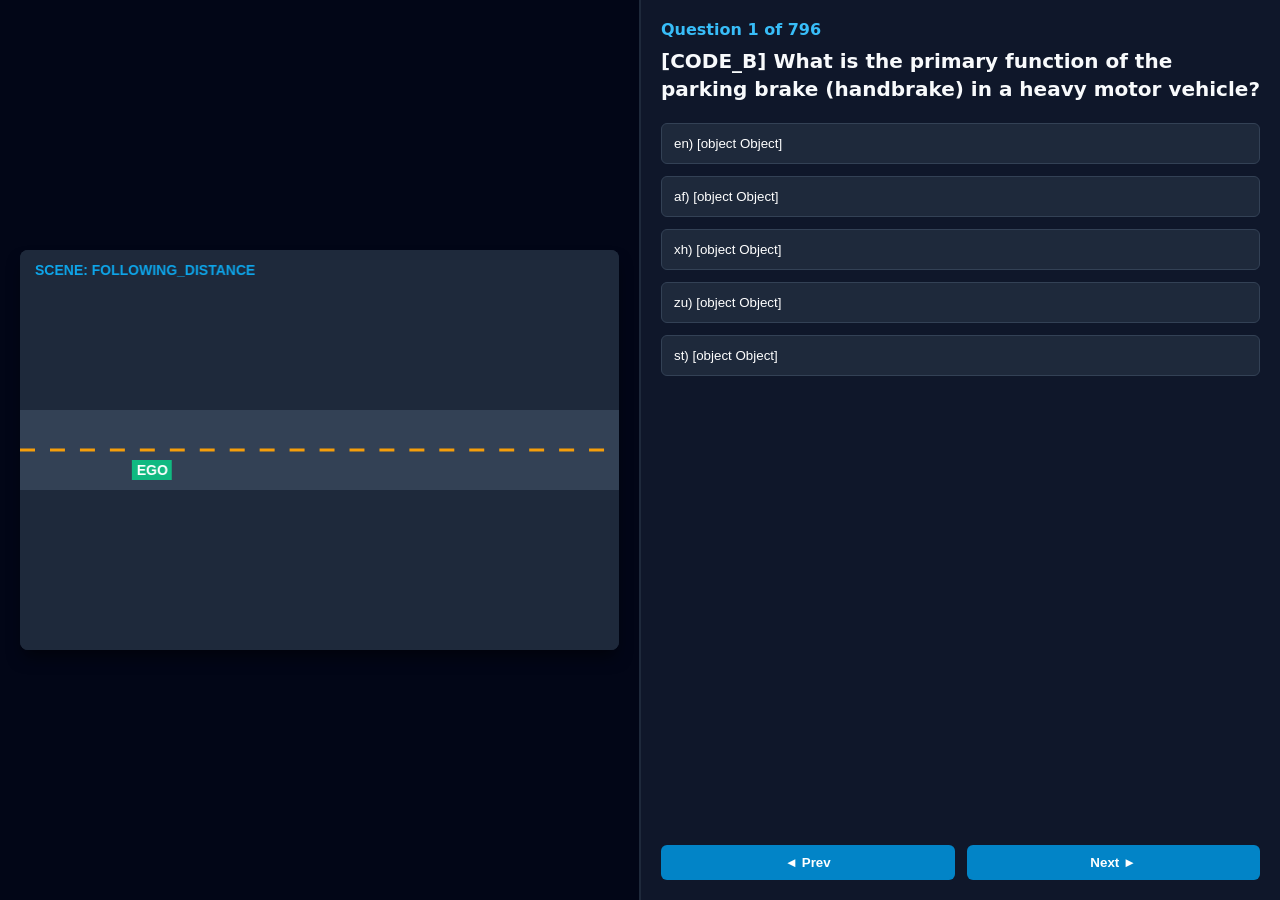
==== simulator/index.html @ 71a75608 "Fix deployment: strict repo context & deep JSON parsing" ====
<!DOCTYPE html>
<html lang="en">
<head>
  <meta charset="UTF-8">
  <meta name="viewport" content="width=device-width, initial-scale=1.0">
  <title>K53 Simulator</title>
  <style>
    body { margin: 0; font-family: system-ui, sans-serif; background: #0F172A; color: #F8FAFC; }
    .simulator-container { display: flex; flex-direction: row; height: 100vh; width: 100vw; }
    .pane { flex: 1; padding: 20px; box-sizing: border-box; display: flex; flex-direction: column; justify-content: center; }
    .canvas-pane { background: #020617; align-items: center; border-right: 2px solid #1E293B; }
    canvas { background: #1E293B; border-radius: 8px; box-shadow: 0 10px 15px -3px rgba(0,0,0,0.5); max-width: 100%; }
    .quiz-pane { overflow-y: auto; background: #0F172A; }
    .counter { color: #38BDF8; font-weight: bold; margin-bottom: 8px; }
    .question-title { font-size: 1.25rem; font-weight: 600; margin-bottom: 20px; line-height: 1.4; }
    .options-group { display: flex; flex-direction: column; gap: 12px; margin-bottom: 20px; }
    .option-btn { padding: 12px; background: #1E293B; border: 1px solid #334155; color: white; text-align: left; border-radius: 6px; cursor: pointer; transition: 0.2s; }
    .option-btn:hover { background: #334155; border-color: #38BDF8; }
    .feedback { padding: 14px; border-radius: 6px; margin-bottom: 20px; }
    .feedback.correct { background: #064E3B; border: 1px solid #10B981; color: #A7F3D0; }
    .feedback.incorrect { background: #7F1D1D; border: 1px solid #EF4444; color: #FCA5A5; }
    .nav-controls { display: flex; gap: 12px; margin-top: auto; }
    .nav-btn { flex: 1; padding: 10px; background: #0284C7; border: none; color: white; border-radius: 6px; cursor: pointer; font-weight: bold; }
    .nav-btn:hover { background: #0369A1; }
    @media (max-width: 768px) { .simulator-container { flex-direction: column; } .canvas-pane { height: 40vh; } }
  </style>
</head>
<body>
  <div class="simulator-container">
    <div class="pane canvas-pane"><canvas id="simulationCanvas" width="600" height="400"></canvas></div>
    <div class="pane quiz-pane">
      <div id="questionCounter" class="counter">Loading...</div>
      <div id="questionText" class="question-title">Loading Question...</div>
      <div id="optionsContainer" class="options-group"></div>
      <div id="feedbackPanel" class="feedback" style="display:none;"></div>
      <div class="nav-controls">
        <button class="nav-btn" onclick="simulator.prevQuestion()">◄ Prev</button>
        <button class="nav-btn" onclick="simulator.nextQuestion()">Next ►</button>
      </div>
    </div>
  </div>
  <script src="data.js"></script>
  <script src="app.js"></script>
</body>
</html>
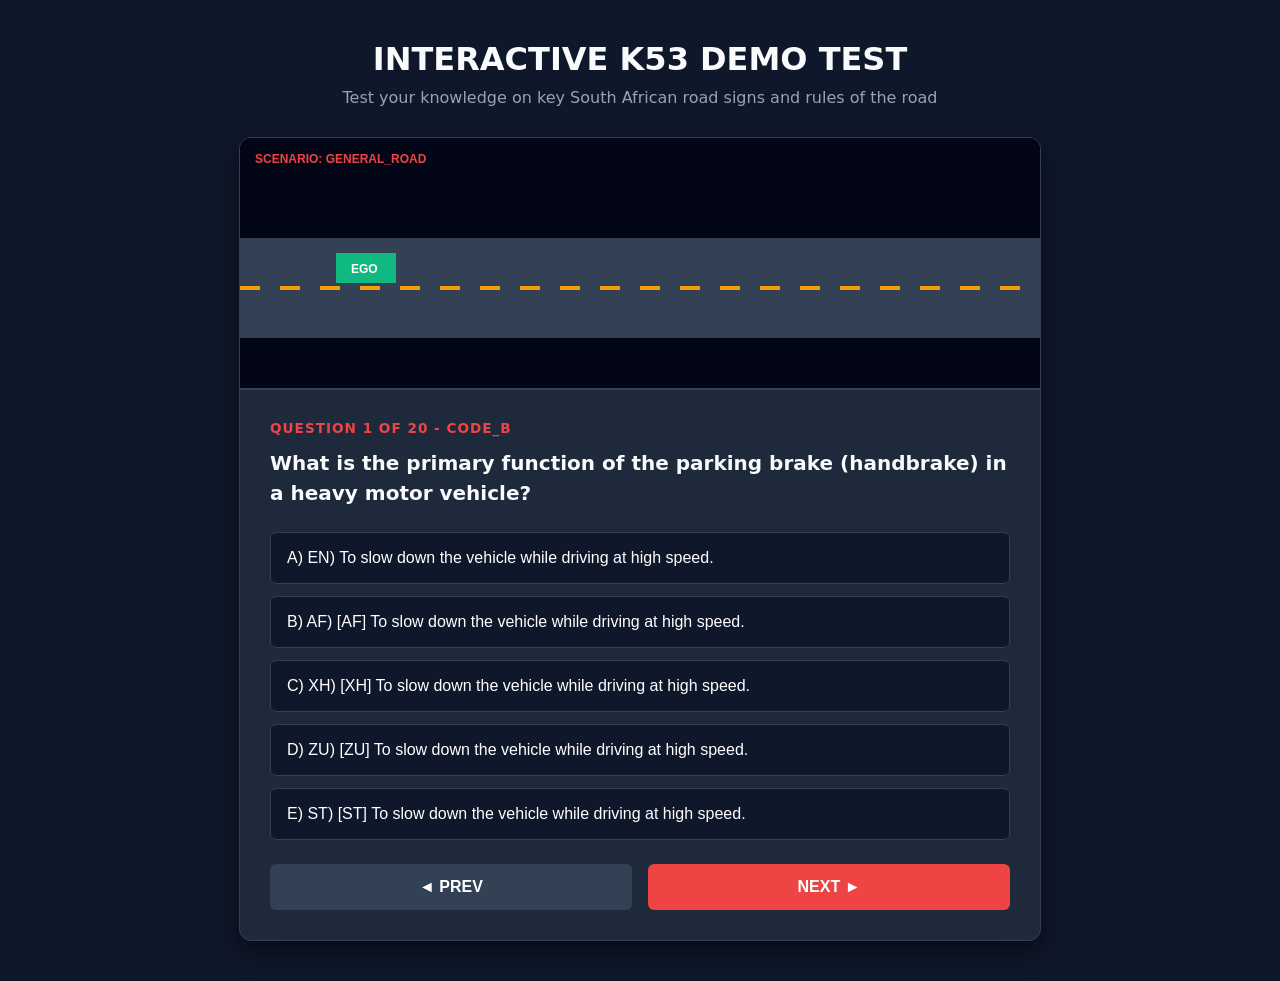
==== commit 05571fcd: "UI Redesign & JSON Object parsing fix" ====
--- a/simulator/index.html
+++ b/simulator/index.html
@@ -3,42 +3,63 @@
 <head>
   <meta charset="UTF-8">
   <meta name="viewport" content="width=device-width, initial-scale=1.0">
-  <title>K53 Simulator</title>
+  <title>K53 Interactive Demo - Ernie's Driving School</title>
   <style>
-    body { margin: 0; font-family: system-ui, sans-serif; background: #0F172A; color: #F8FAFC; }
-    .simulator-container { display: flex; flex-direction: row; height: 100vh; width: 100vw; }
-    .pane { flex: 1; padding: 20px; box-sizing: border-box; display: flex; flex-direction: column; justify-content: center; }
-    .canvas-pane { background: #020617; align-items: center; border-right: 2px solid #1E293B; }
-    canvas { background: #1E293B; border-radius: 8px; box-shadow: 0 10px 15px -3px rgba(0,0,0,0.5); max-width: 100%; }
-    .quiz-pane { overflow-y: auto; background: #0F172A; }
-    .counter { color: #38BDF8; font-weight: bold; margin-bottom: 8px; }
-    .question-title { font-size: 1.25rem; font-weight: 600; margin-bottom: 20px; line-height: 1.4; }
-    .options-group { display: flex; flex-direction: column; gap: 12px; margin-bottom: 20px; }
-    .option-btn { padding: 12px; background: #1E293B; border: 1px solid #334155; color: white; text-align: left; border-radius: 6px; cursor: pointer; transition: 0.2s; }
-    .option-btn:hover { background: #334155; border-color: #38BDF8; }
-    .feedback { padding: 14px; border-radius: 6px; margin-bottom: 20px; }
-    .feedback.correct { background: #064E3B; border: 1px solid #10B981; color: #A7F3D0; }
-    .feedback.incorrect { background: #7F1D1D; border: 1px solid #EF4444; color: #FCA5A5; }
-    .nav-controls { display: flex; gap: 12px; margin-top: auto; }
-    .nav-btn { flex: 1; padding: 10px; background: #0284C7; border: none; color: white; border-radius: 6px; cursor: pointer; font-weight: bold; }
-    .nav-btn:hover { background: #0369A1; }
-    @media (max-width: 768px) { .simulator-container { flex-direction: column; } .canvas-pane { height: 40vh; } }
+    body { margin: 0; padding: 40px 20px; font-family: system-ui, sans-serif; background: #0F172A; color: #F8FAFC; display: flex; flex-direction: column; align-items: center; }
+    .section-title { text-align: center; margin-bottom: 30px; }
+    .section-title h2 { font-size: 2rem; text-transform: uppercase; margin: 0 0 10px 0; }
+    .section-title p { color: #94A3B8; margin: 0; }
+
+    .demo-card { background: #1E293B; border-radius: 12px; border: 1px solid #334155; width: 100%; max-width: 800px; overflow: hidden; box-shadow: 0 10px 25px rgba(0,0,0,0.5); }
+    .canvas-container { background: #020617; border-bottom: 2px solid #334155; position: relative; }
+    canvas { display: block; width: 100%; height: 250px; }
+
+    .quiz-body { padding: 30px; }
+    .question-category { color: #EF4444; font-size: 0.85rem; font-weight: 700; text-transform: uppercase; margin-bottom: 12px; letter-spacing: 1px; }
+    .question-text { font-size: 1.25rem; font-weight: 600; margin-bottom: 24px; line-height: 1.5; }
+
+    .options-group { display: flex; flex-direction: column; gap: 12px; margin-bottom: 24px; }
+    .option-btn { padding: 16px; background: #0F172A; border: 1px solid #334155; color: white; text-align: left; border-radius: 6px; cursor: pointer; transition: 0.2s; font-size: 1rem; }
+    .option-btn:hover { background: #1e293b; border-color: #EF4444; }
+    .option-btn.selected { border-color: #EF4444; background: rgba(239, 68, 68, 0.1); }
+
+    .feedback { padding: 16px; border-radius: 6px; margin-bottom: 24px; font-weight: 500; display: none; }
+    .feedback.correct { background: rgba(16, 185, 129, 0.1); border: 1px solid #10B981; color: #34D399; display: block; }
+    .feedback.incorrect { background: rgba(239, 68, 68, 0.1); border: 1px solid #EF4444; color: #FCA5A5; display: block; }
+
+    .controls { display: flex; gap: 16px; }
+    .btn { flex: 1; padding: 14px; border: none; border-radius: 6px; font-weight: bold; cursor: pointer; font-size: 1rem; text-transform: uppercase; transition: 0.2s; }
+    .btn-secondary { background: #334155; color: white; }
+    .btn-secondary:hover { background: #475569; }
+    .btn-primary { background: #EF4444; color: white; }
+    .btn-primary:hover { background: #DC2626; }
   </style>
 </head>
 <body>
-  <div class="simulator-container">
-    <div class="pane canvas-pane"><canvas id="simulationCanvas" width="600" height="400"></canvas></div>
-    <div class="pane quiz-pane">
-      <div id="questionCounter" class="counter">Loading...</div>
-      <div id="questionText" class="question-title">Loading Question...</div>
+  <div class="section-title">
+    <h2>Interactive K53 Demo Test</h2>
+    <p>Test your knowledge on key South African road signs and rules of the road</p>
+  </div>
+
+  <div class="demo-card">
+    <div class="canvas-container">
+      <canvas id="simulationCanvas" width="800" height="250"></canvas>
+    </div>
+
+    <div class="quiz-body">
+      <div id="questionCounter" class="question-category">LOADING...</div>
+      <div id="questionText" class="question-text">Initializing Question Bank...</div>
+
       <div id="optionsContainer" class="options-group"></div>
-      <div id="feedbackPanel" class="feedback" style="display:none;"></div>
-      <div class="nav-controls">
-        <button class="nav-btn" onclick="simulator.prevQuestion()">◄ Prev</button>
-        <button class="nav-btn" onclick="simulator.nextQuestion()">Next ►</button>
+      <div id="feedbackPanel" class="feedback"></div>
+
+      <div class="controls">
+        <button class="btn btn-secondary" onclick="app.prev()">◄ Prev</button>
+        <button class="btn btn-primary" onclick="app.next()">Next ►</button>
       </div>
     </div>
   </div>
+
   <script src="data.js"></script>
   <script src="app.js"></script>
 </body>
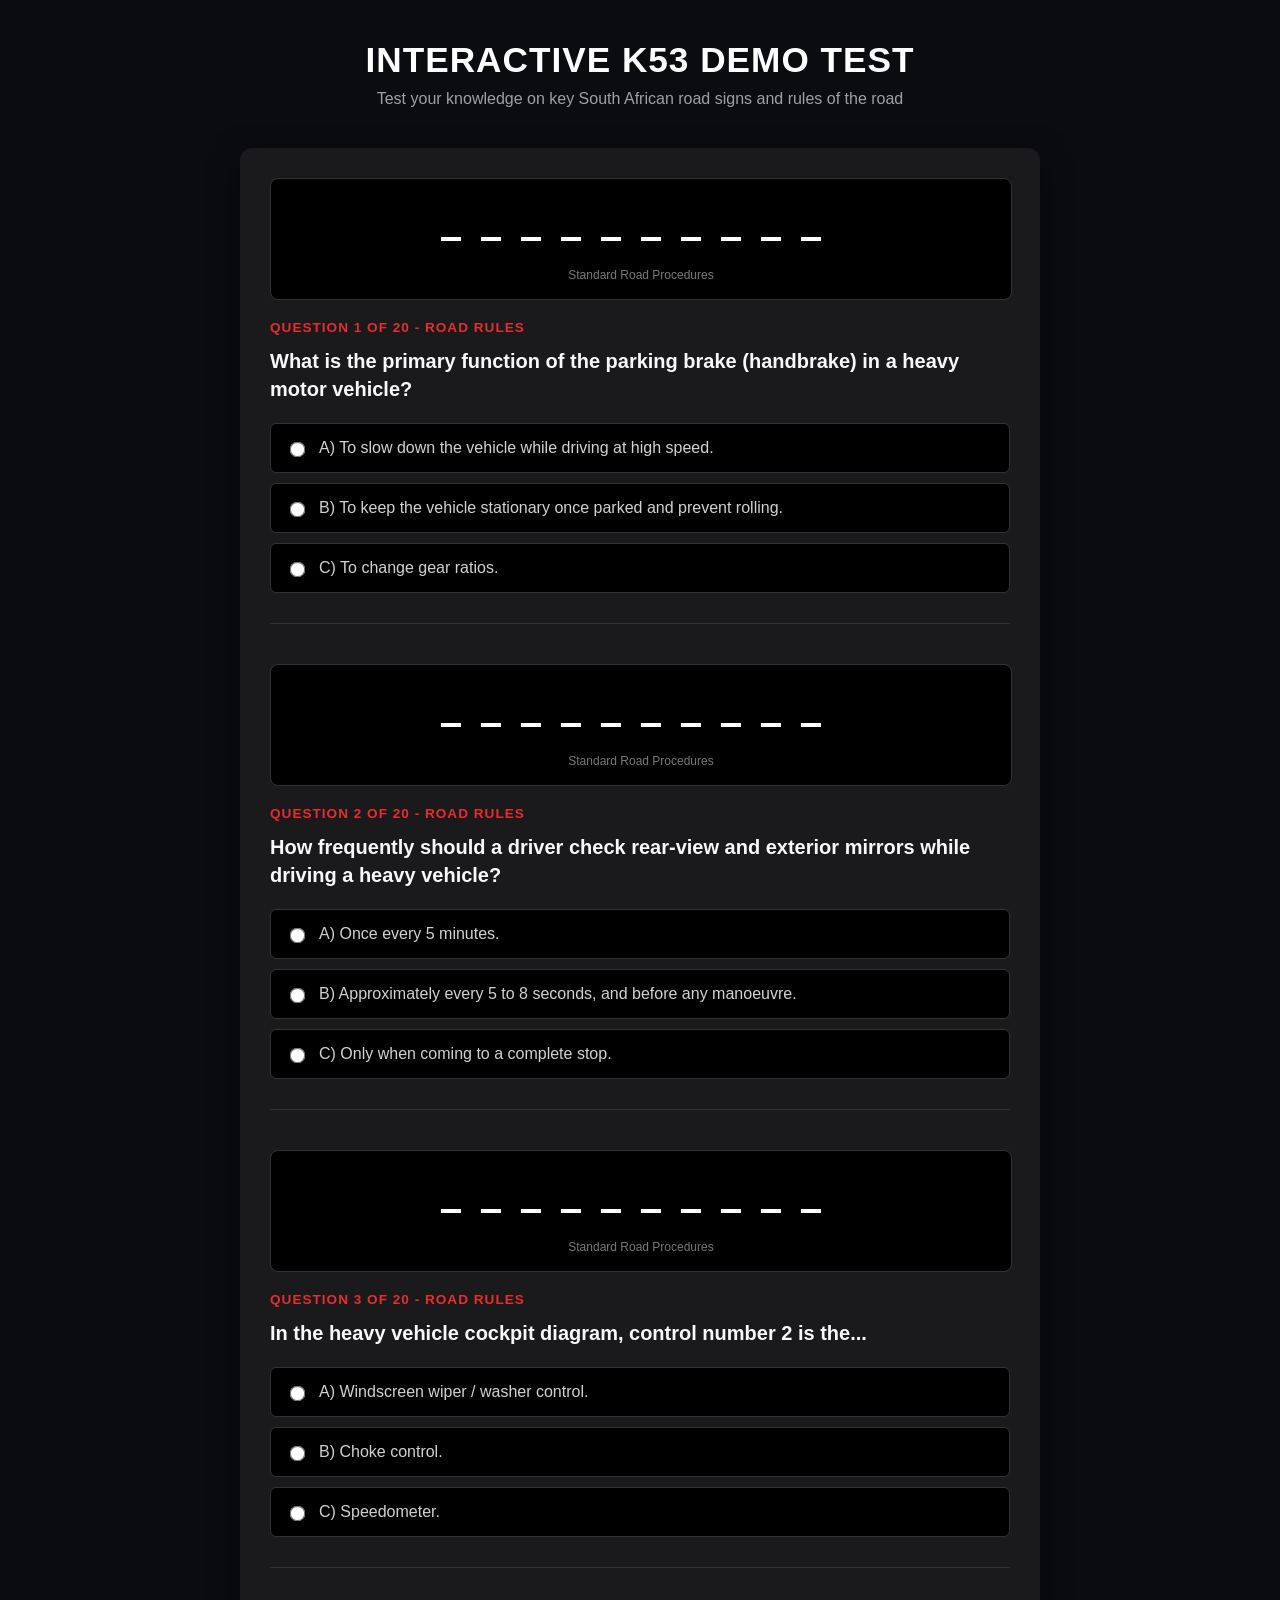
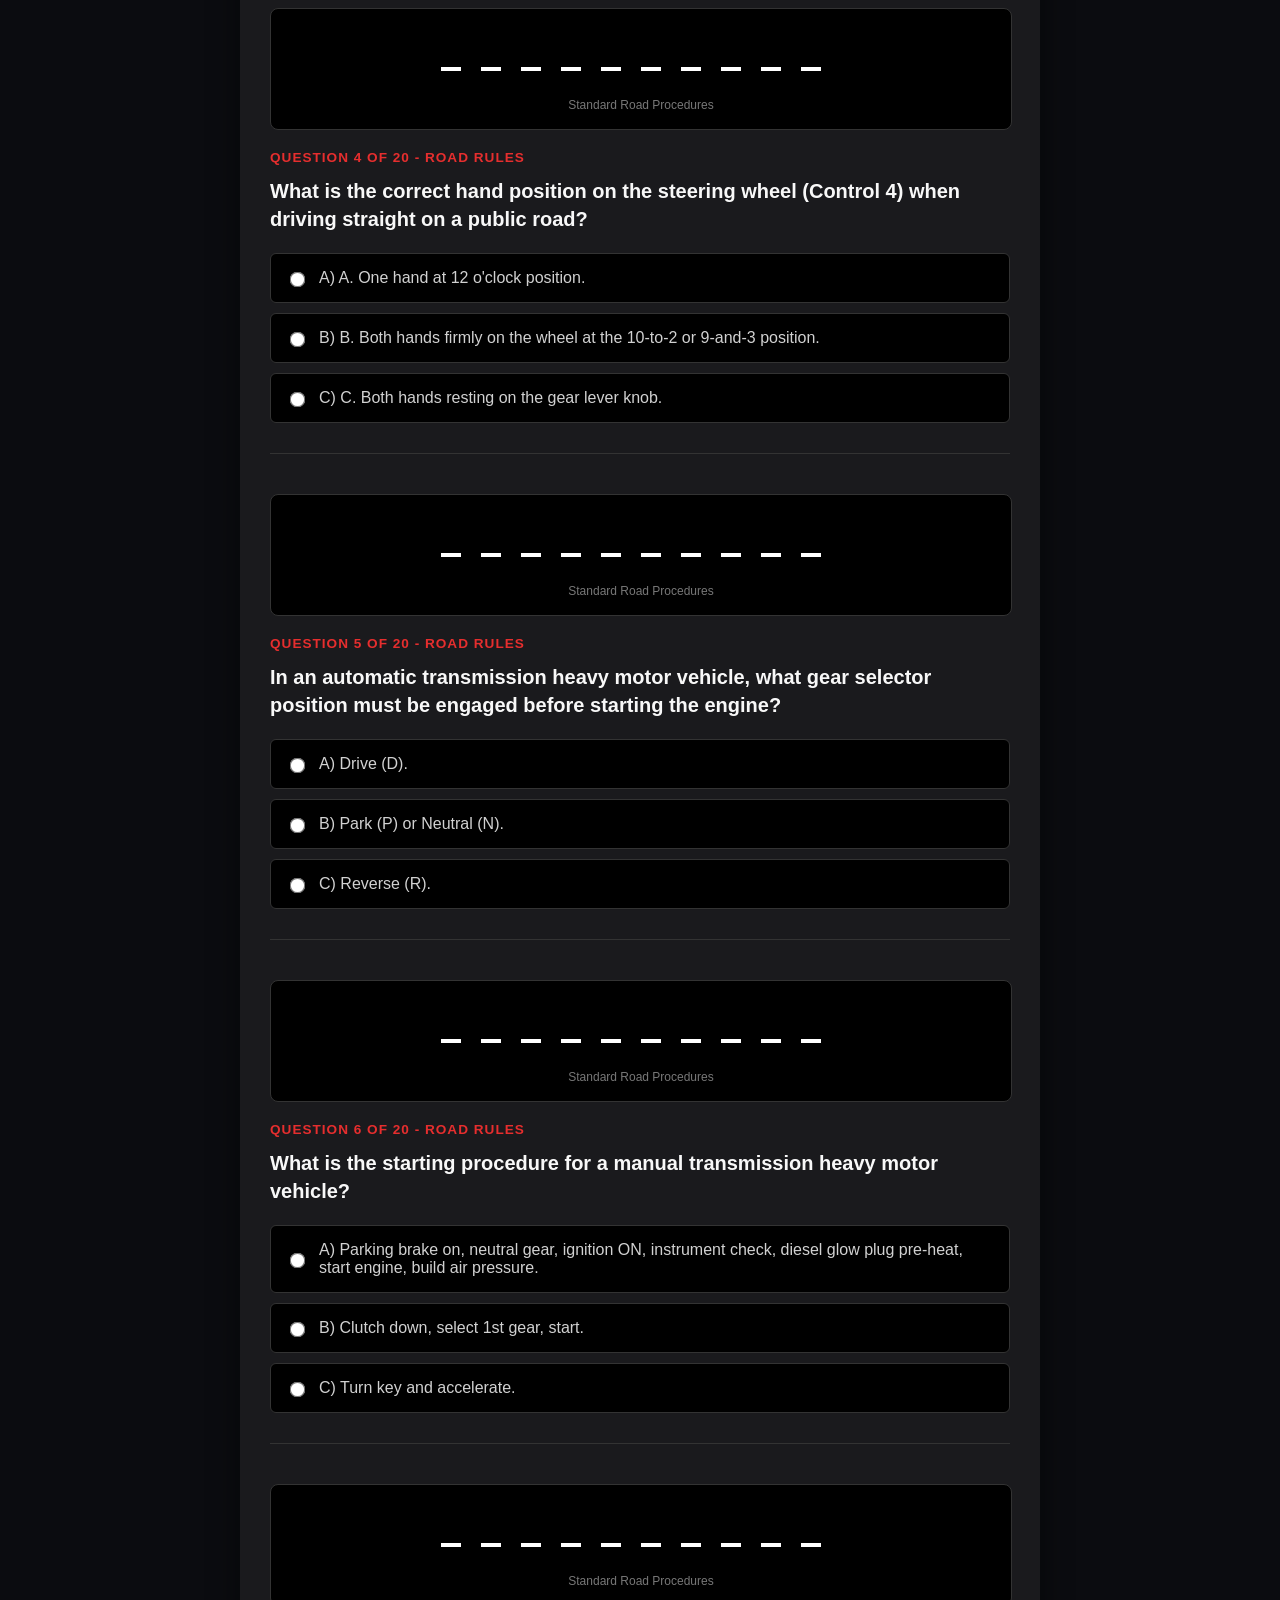
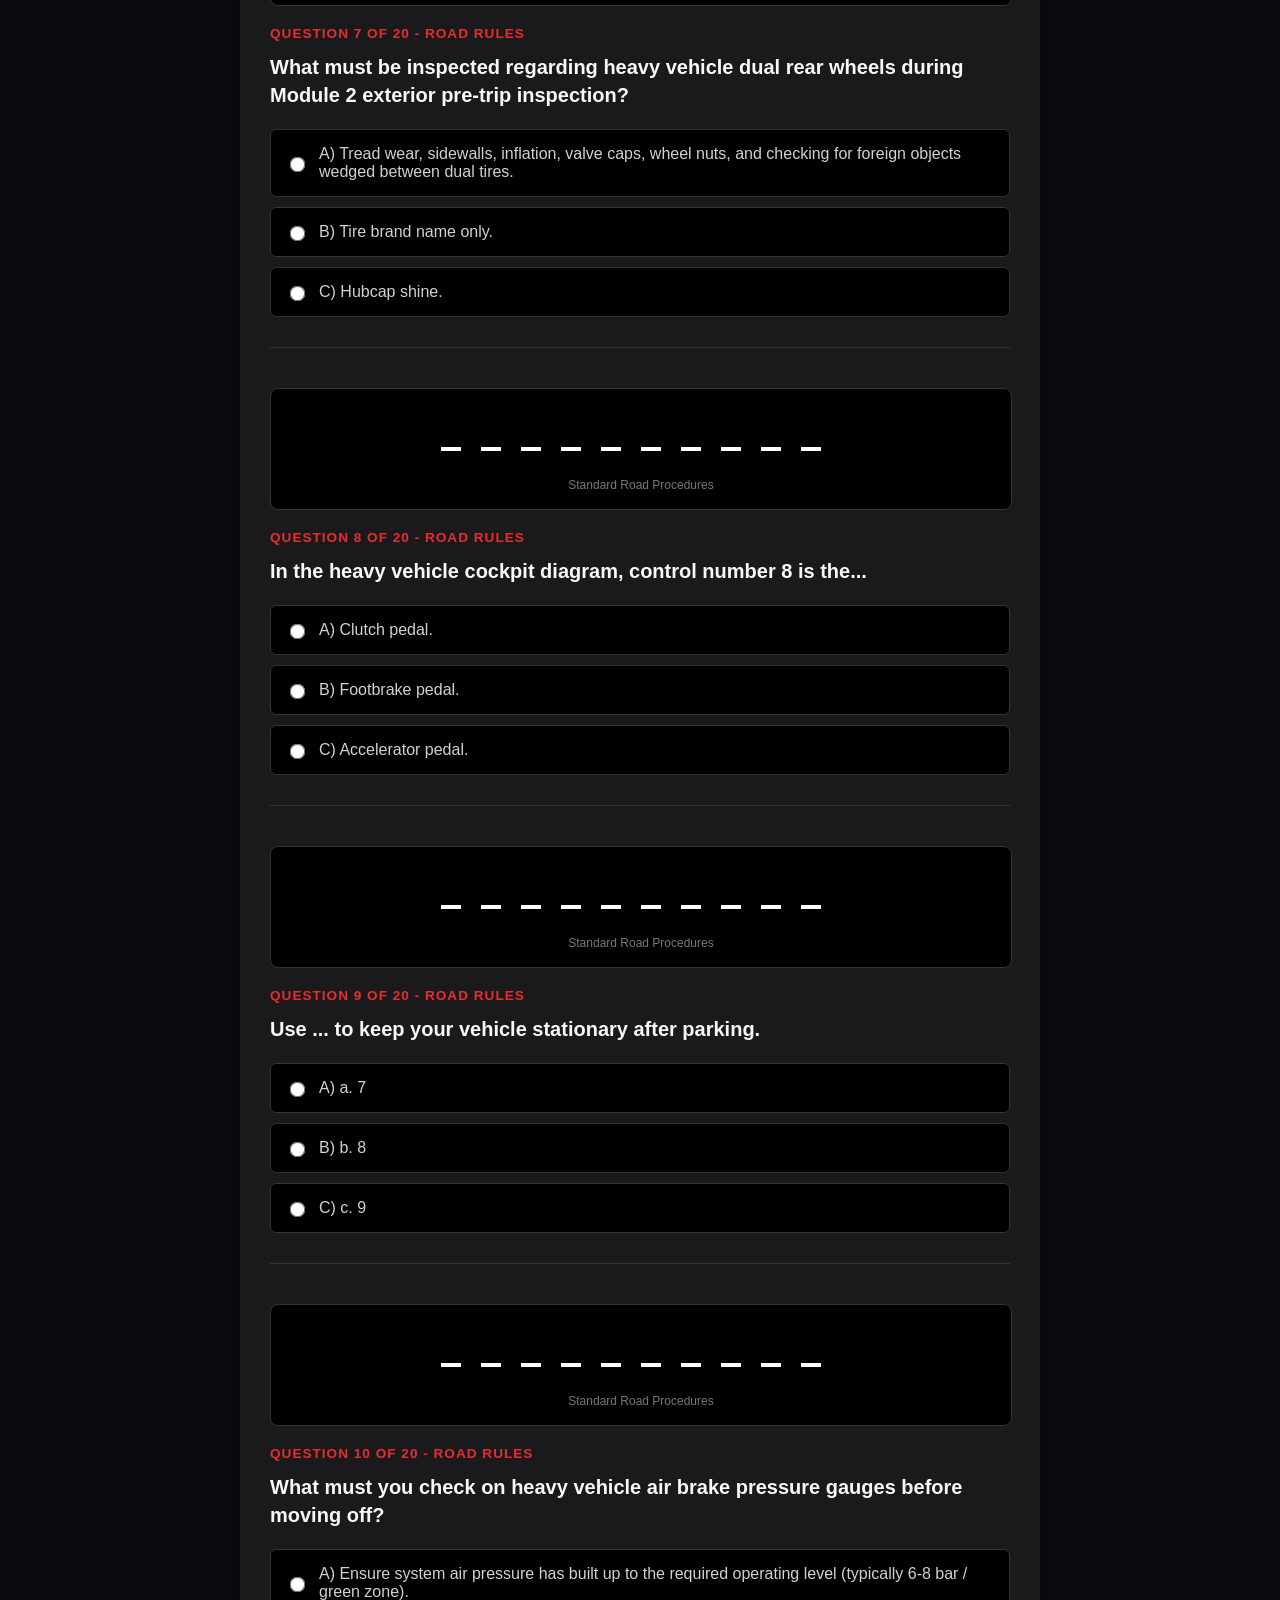
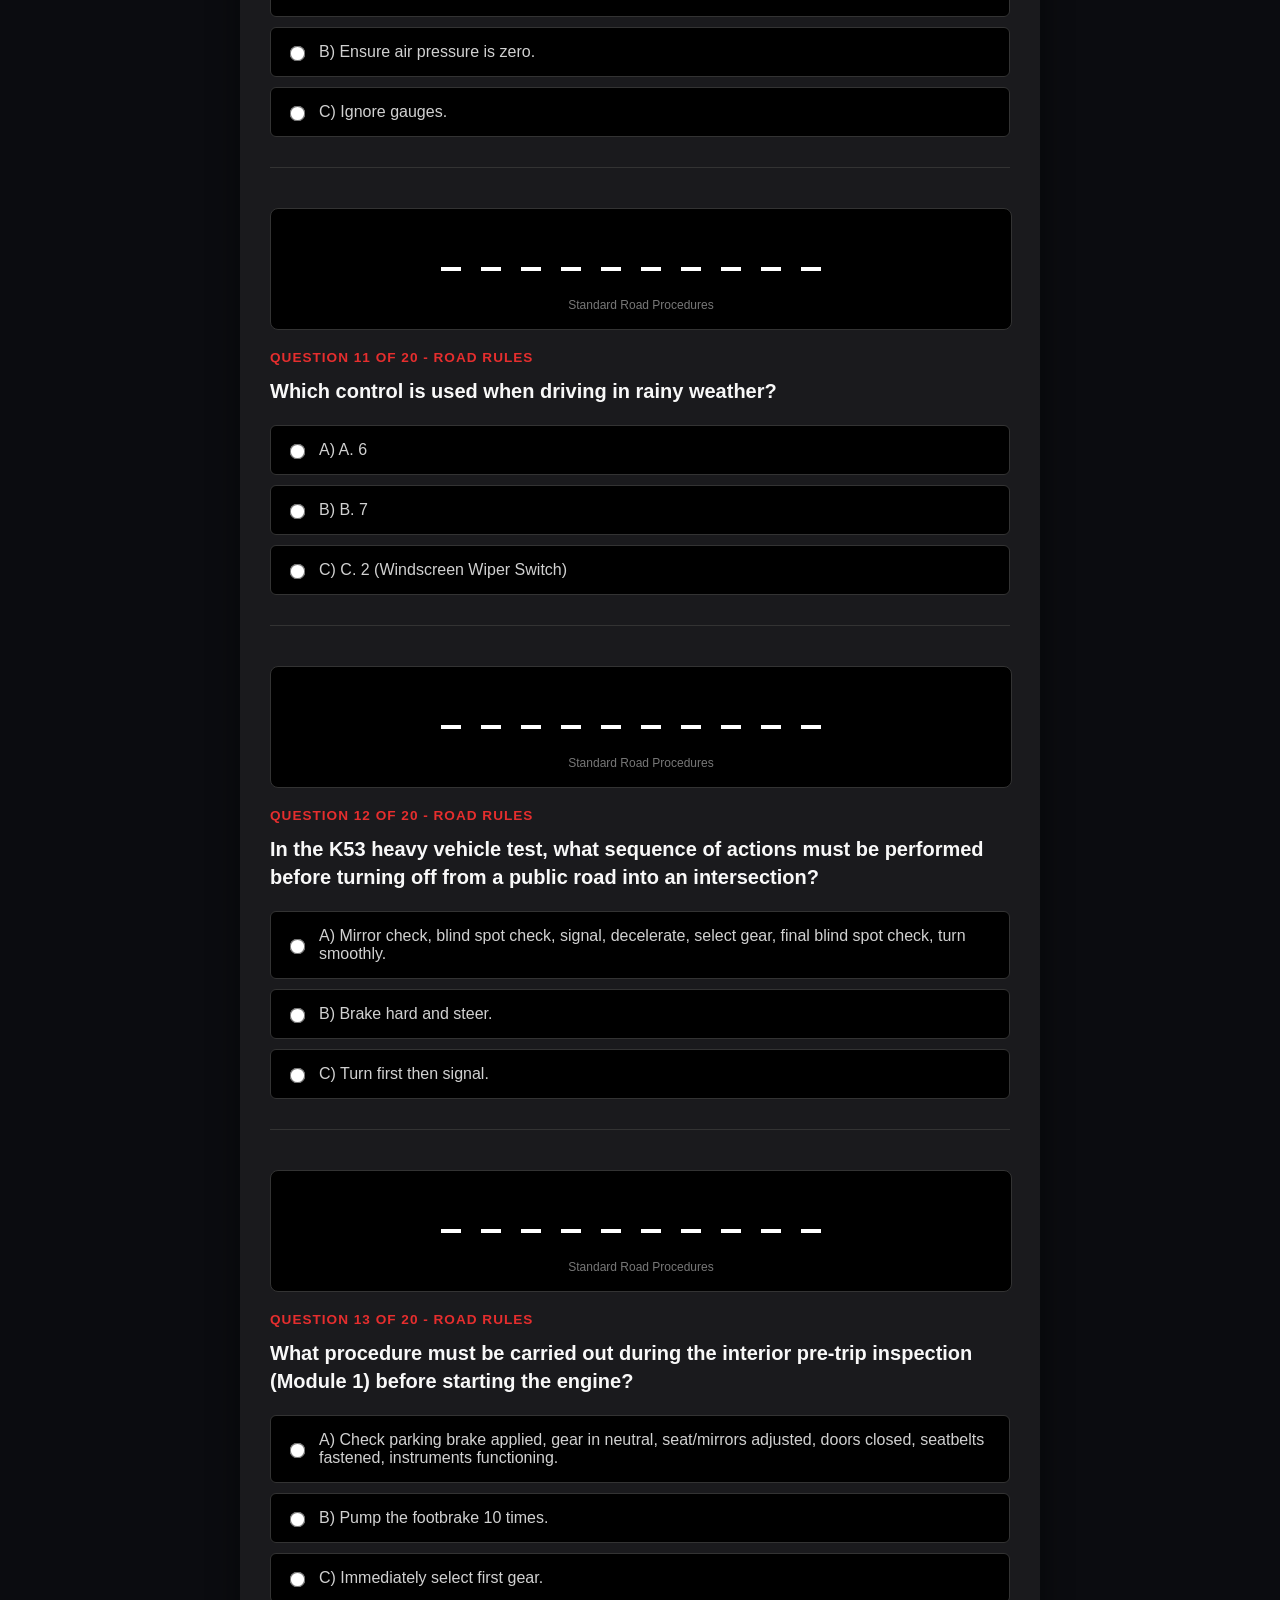
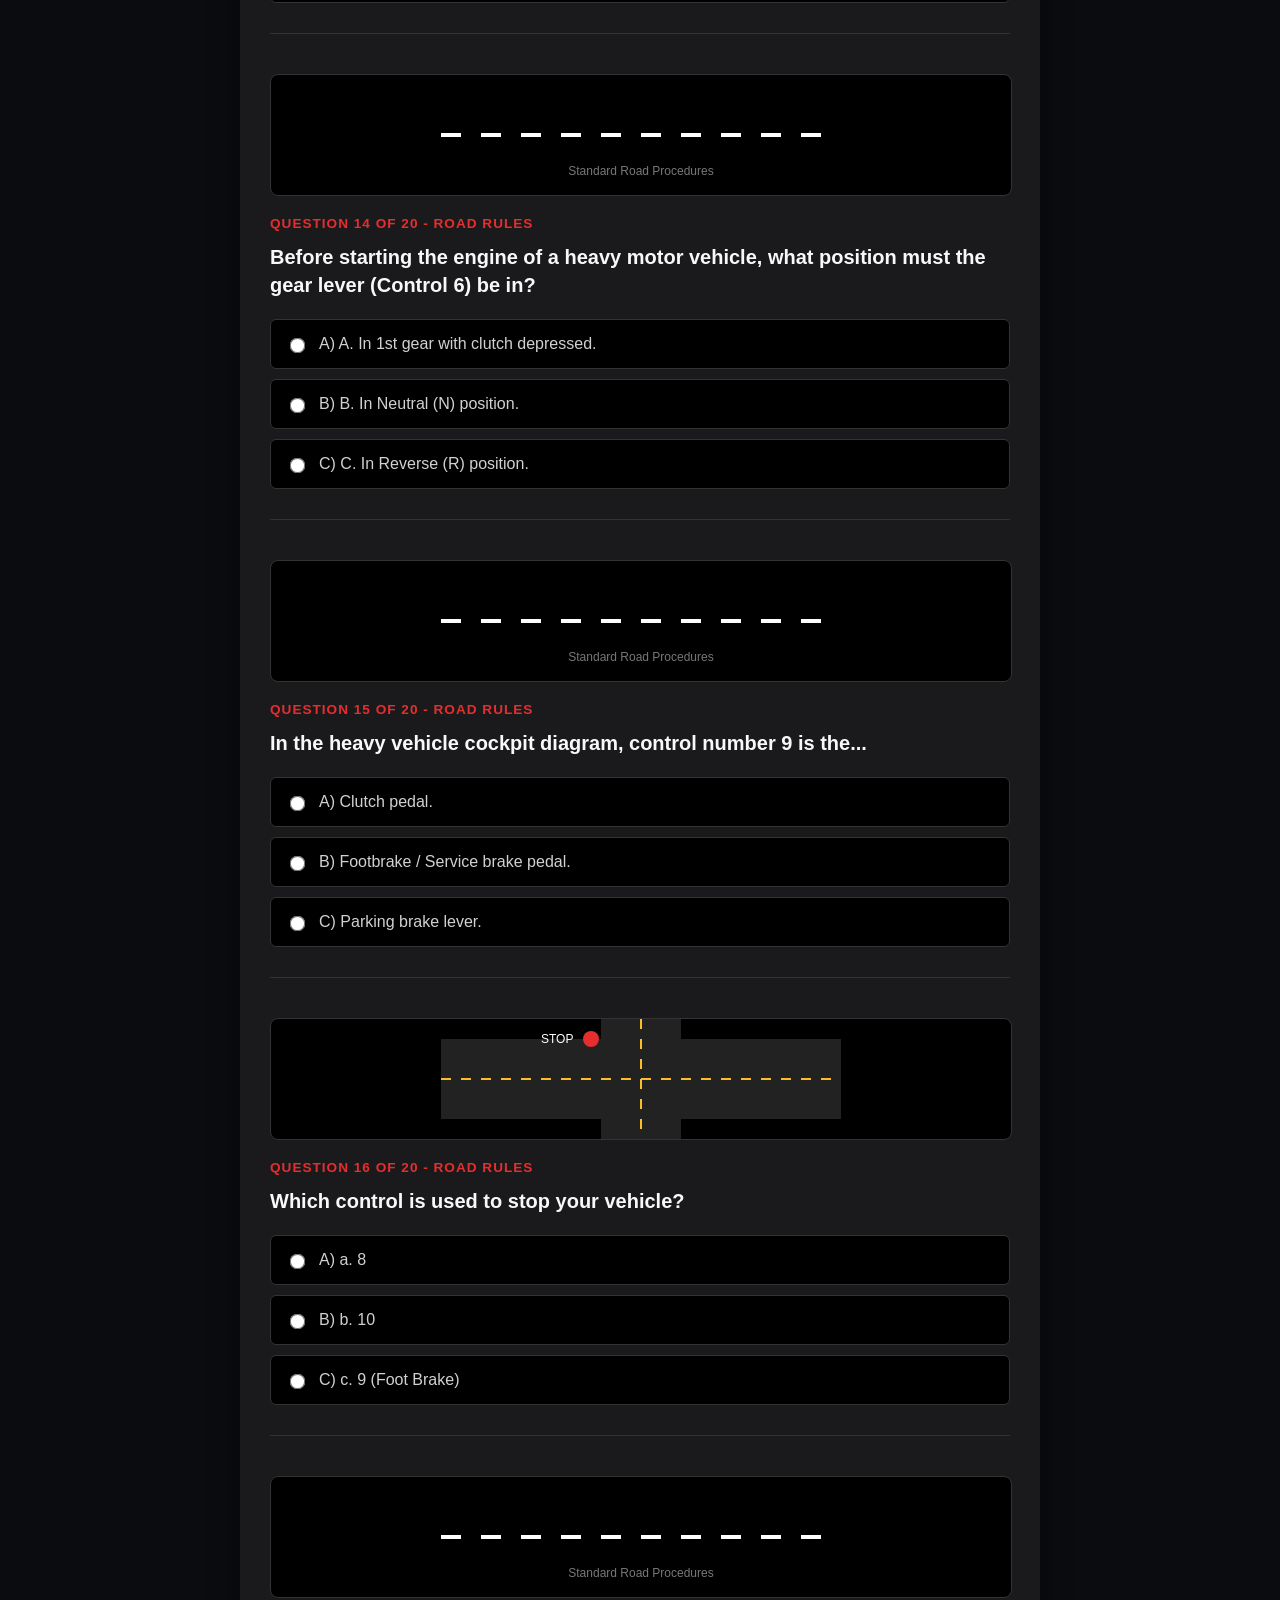
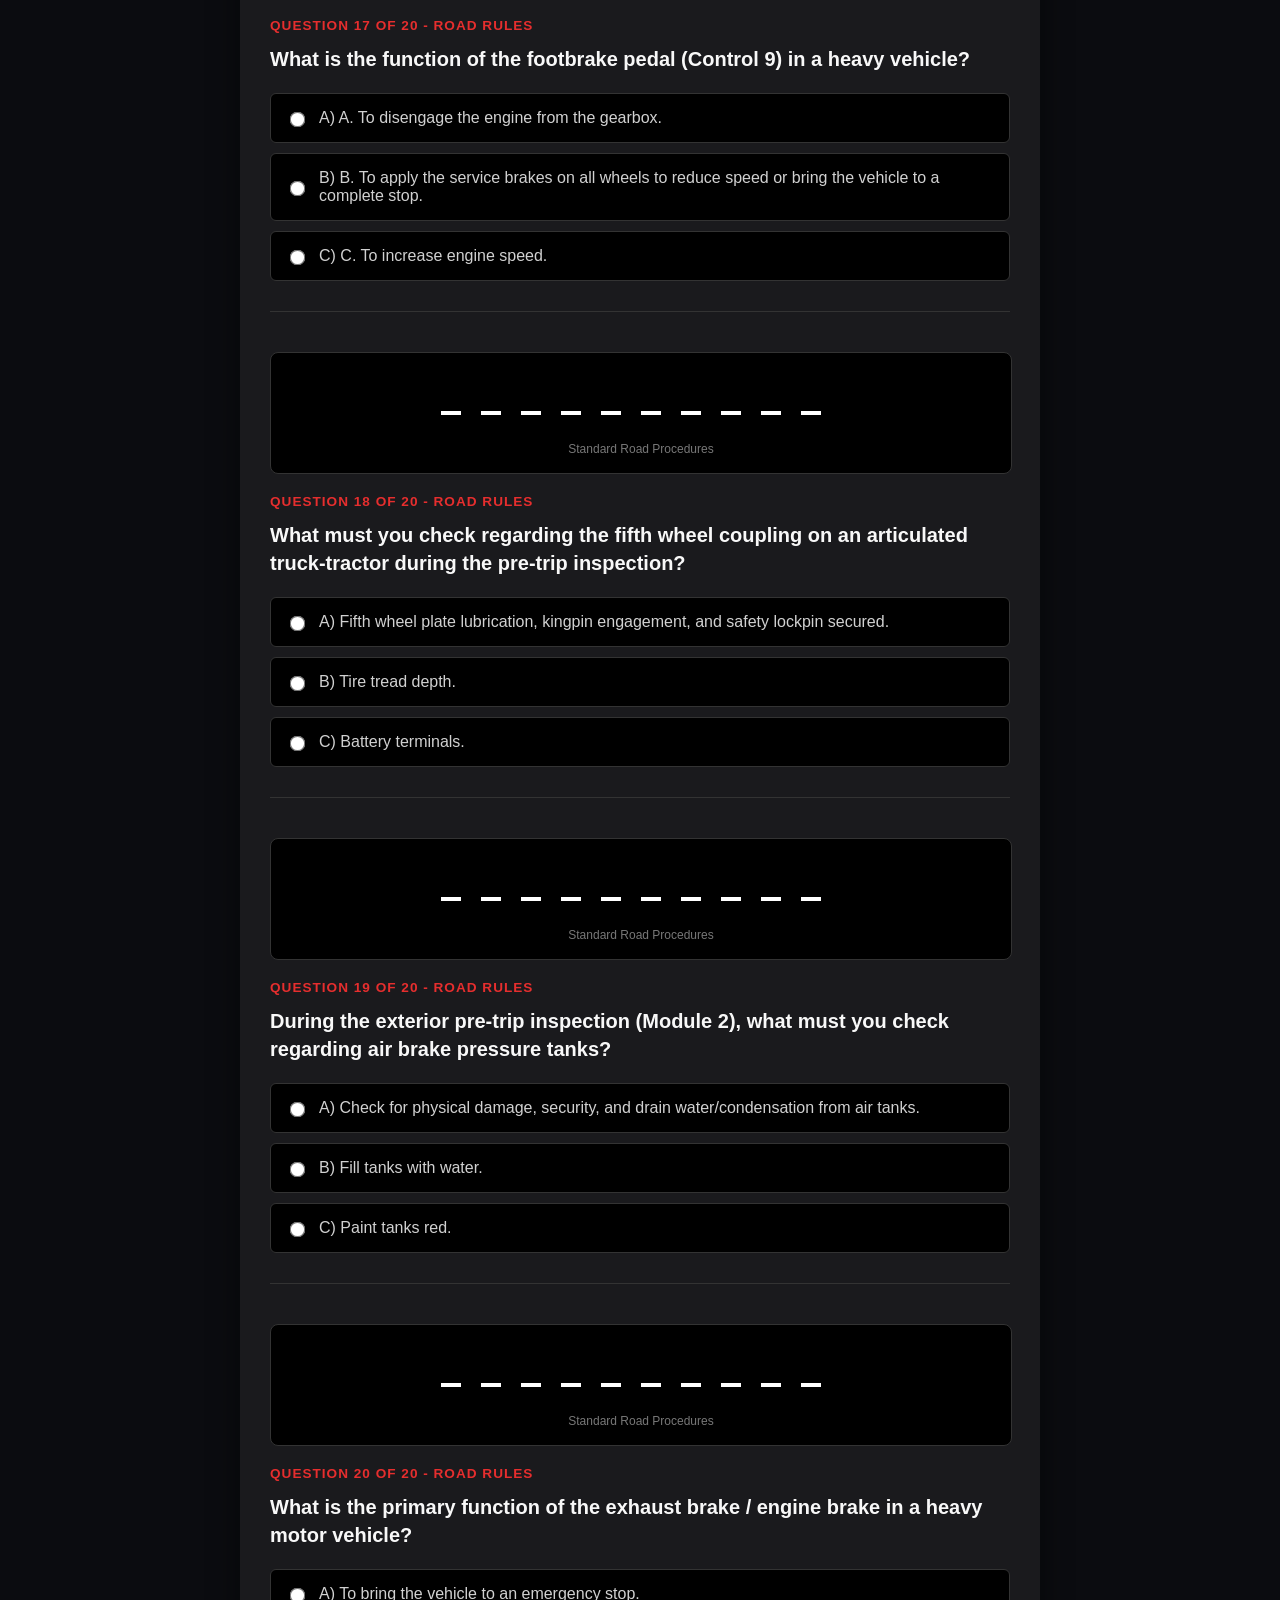
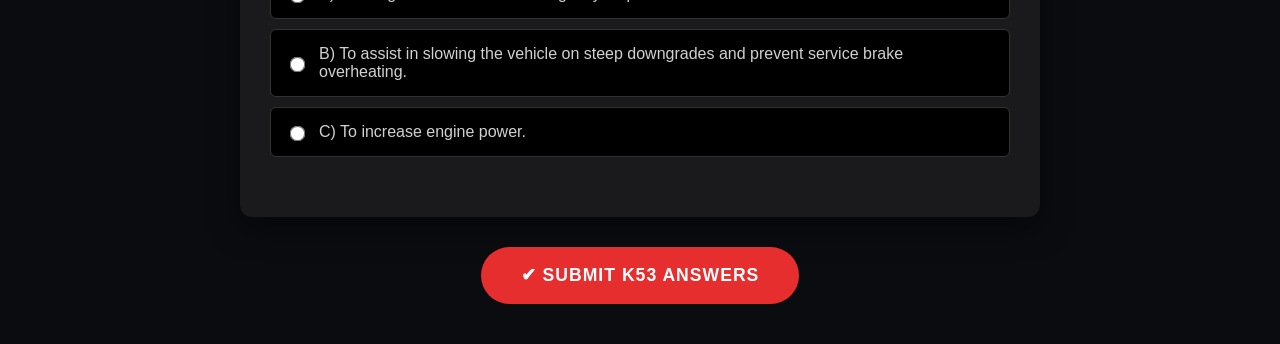
==== commit fc3c1685: "Restore vertical stacked layout, fix JSON language parsing, add static SVG diagrams" ====
--- a/simulator/index.html
+++ b/simulator/index.html
@@ -3,60 +3,23 @@
 <head>
   <meta charset="UTF-8">
   <meta name="viewport" content="width=device-width, initial-scale=1.0">
-  <title>K53 Interactive Demo - Ernie's Driving School</title>
-  <style>
-    body { margin: 0; padding: 40px 20px; font-family: system-ui, sans-serif; background: #0F172A; color: #F8FAFC; display: flex; flex-direction: column; align-items: center; }
-    .section-title { text-align: center; margin-bottom: 30px; }
-    .section-title h2 { font-size: 2rem; text-transform: uppercase; margin: 0 0 10px 0; }
-    .section-title p { color: #94A3B8; margin: 0; }
-
-    .demo-card { background: #1E293B; border-radius: 12px; border: 1px solid #334155; width: 100%; max-width: 800px; overflow: hidden; box-shadow: 0 10px 25px rgba(0,0,0,0.5); }
-    .canvas-container { background: #020617; border-bottom: 2px solid #334155; position: relative; }
-    canvas { display: block; width: 100%; height: 250px; }
-
-    .quiz-body { padding: 30px; }
-    .question-category { color: #EF4444; font-size: 0.85rem; font-weight: 700; text-transform: uppercase; margin-bottom: 12px; letter-spacing: 1px; }
-    .question-text { font-size: 1.25rem; font-weight: 600; margin-bottom: 24px; line-height: 1.5; }
-
-    .options-group { display: flex; flex-direction: column; gap: 12px; margin-bottom: 24px; }
-    .option-btn { padding: 16px; background: #0F172A; border: 1px solid #334155; color: white; text-align: left; border-radius: 6px; cursor: pointer; transition: 0.2s; font-size: 1rem; }
-    .option-btn:hover { background: #1e293b; border-color: #EF4444; }
-    .option-btn.selected { border-color: #EF4444; background: rgba(239, 68, 68, 0.1); }
-
-    .feedback { padding: 16px; border-radius: 6px; margin-bottom: 24px; font-weight: 500; display: none; }
-    .feedback.correct { background: rgba(16, 185, 129, 0.1); border: 1px solid #10B981; color: #34D399; display: block; }
-    .feedback.incorrect { background: rgba(239, 68, 68, 0.1); border: 1px solid #EF4444; color: #FCA5A5; display: block; }
-
-    .controls { display: flex; gap: 16px; }
-    .btn { flex: 1; padding: 14px; border: none; border-radius: 6px; font-weight: bold; cursor: pointer; font-size: 1rem; text-transform: uppercase; transition: 0.2s; }
-    .btn-secondary { background: #334155; color: white; }
-    .btn-secondary:hover { background: #475569; }
-    .btn-primary { background: #EF4444; color: white; }
-    .btn-primary:hover { background: #DC2626; }
-  </style>
+  <title>K53 Interactive Demo Test</title>
+  <link rel="stylesheet" href="style.css">
 </head>
 <body>
-  <div class="section-title">
-    <h2>Interactive K53 Demo Test</h2>
-    <p>Test your knowledge on key South African road signs and rules of the road</p>
-  </div>
-
-  <div class="demo-card">
-    <div class="canvas-container">
-      <canvas id="simulationCanvas" width="800" height="250"></canvas>
+  <div class="demo-section">
+    <div class="demo-header">
+      <h2>INTERACTIVE K53 DEMO TEST</h2>
+      <p>Test your knowledge on key South African road signs and rules of the road</p>
     </div>
 
-    <div class="quiz-body">
-      <div id="questionCounter" class="question-category">LOADING...</div>
-      <div id="questionText" class="question-text">Initializing Question Bank...</div>
+    <div class="quiz-container" id="quizContainer">
+      <!-- Questions will be injected here via JavaScript -->
+    </div>
 
-      <div id="optionsContainer" class="options-group"></div>
-      <div id="feedbackPanel" class="feedback"></div>
-
-      <div class="controls">
-        <button class="btn btn-secondary" onclick="app.prev()">◄ Prev</button>
-        <button class="btn btn-primary" onclick="app.next()">Next ►</button>
-      </div>
+    <div class="submit-container">
+      <button class="submit-btn" onclick="submitTest()">&#10004; Submit K53 Answers</button>
+      <div id="resultsPanel" class="results-panel"></div>
     </div>
   </div>
 
--- a/simulator/style.css
+++ b/simulator/style.css
@@ -0,0 +1,43 @@
+
+    body { margin: 0; padding: 40px 10px; font-family: 'Segoe UI', Tahoma, Geneva, Verdana, sans-serif; background-color: #0b0c10; color: #ffffff; display: flex; justify-content: center; }
+    .demo-section { width: 100%; max-width: 800px; }
+
+    .demo-header { text-align: center; margin-bottom: 40px; }
+    .demo-header h2 { font-size: 2.2rem; font-weight: 800; text-transform: uppercase; margin: 0 0 10px 0; color: #ffffff; letter-spacing: 1px; }
+    .demo-header p { font-size: 1rem; color: #a0a0a0; margin: 0; }
+
+    .quiz-container { background-color: #1a1a1d; border-radius: 12px; padding: 30px; box-shadow: 0 10px 30px rgba(0,0,0,0.5); }
+
+    .question-block { margin-bottom: 40px; border-bottom: 1px solid #333; padding-bottom: 30px; }
+    .question-block:last-child { margin-bottom: 0; border-bottom: none; }
+
+    .q-meta { color: #e62e2e; font-size: 0.85rem; font-weight: 700; text-transform: uppercase; margin-bottom: 12px; letter-spacing: 1px; }
+    .q-text { font-size: 1.25rem; font-weight: 600; margin-bottom: 20px; line-height: 1.4; color: #f8f8f8; }
+
+    /* Options Styling */
+    .options-list { display: flex; flex-direction: column; gap: 10px; }
+    .option-label {
+        display: flex; align-items: center; padding: 15px; background-color: #000000;
+        border: 1px solid #333; border-radius: 6px; cursor: pointer; transition: 0.2s;
+        font-size: 1rem; color: #d1d1d1; font-weight: 500;
+    }
+    .option-label:hover { border-color: #e62e2e; background-color: #111; }
+    .option-label input[type="radio"] { margin-right: 15px; accent-color: #e62e2e; transform: scale(1.2); }
+
+    /* The SVG Educational Diagrams */
+    .svg-wrapper { width: 100%; height: 120px; background: #000; border-radius: 8px; margin-bottom: 20px; overflow: hidden; display: flex; justify-content: center; align-items: center; border: 1px solid #333;}
+
+    /* Submit Button */
+    .submit-container { text-align: center; margin-top: 30px; }
+    .submit-btn {
+        background-color: #e62e2e; color: white; border: none; padding: 18px 40px;
+        font-size: 1.1rem; font-weight: 700; border-radius: 30px; cursor: pointer;
+        transition: all 0.3s ease; text-transform: uppercase; letter-spacing: 1px;
+    }
+    .submit-btn:hover { background-color: #ff3b3b; transform: translateY(-2px); box-shadow: 0 5px 15px rgba(230, 46, 46, 0.4); }
+
+    /* Results */
+    .results-panel { margin-top: 20px; padding: 20px; border-radius: 8px; font-size: 1.2rem; font-weight: bold; display: none; }
+    .results-panel.pass { background-color: rgba(46, 204, 113, 0.1); color: #2ecc71; border: 1px solid #2ecc71; }
+    .results-panel.fail { background-color: rgba(230, 46, 46, 0.1); color: #e62e2e; border: 1px solid #e62e2e; }
+    
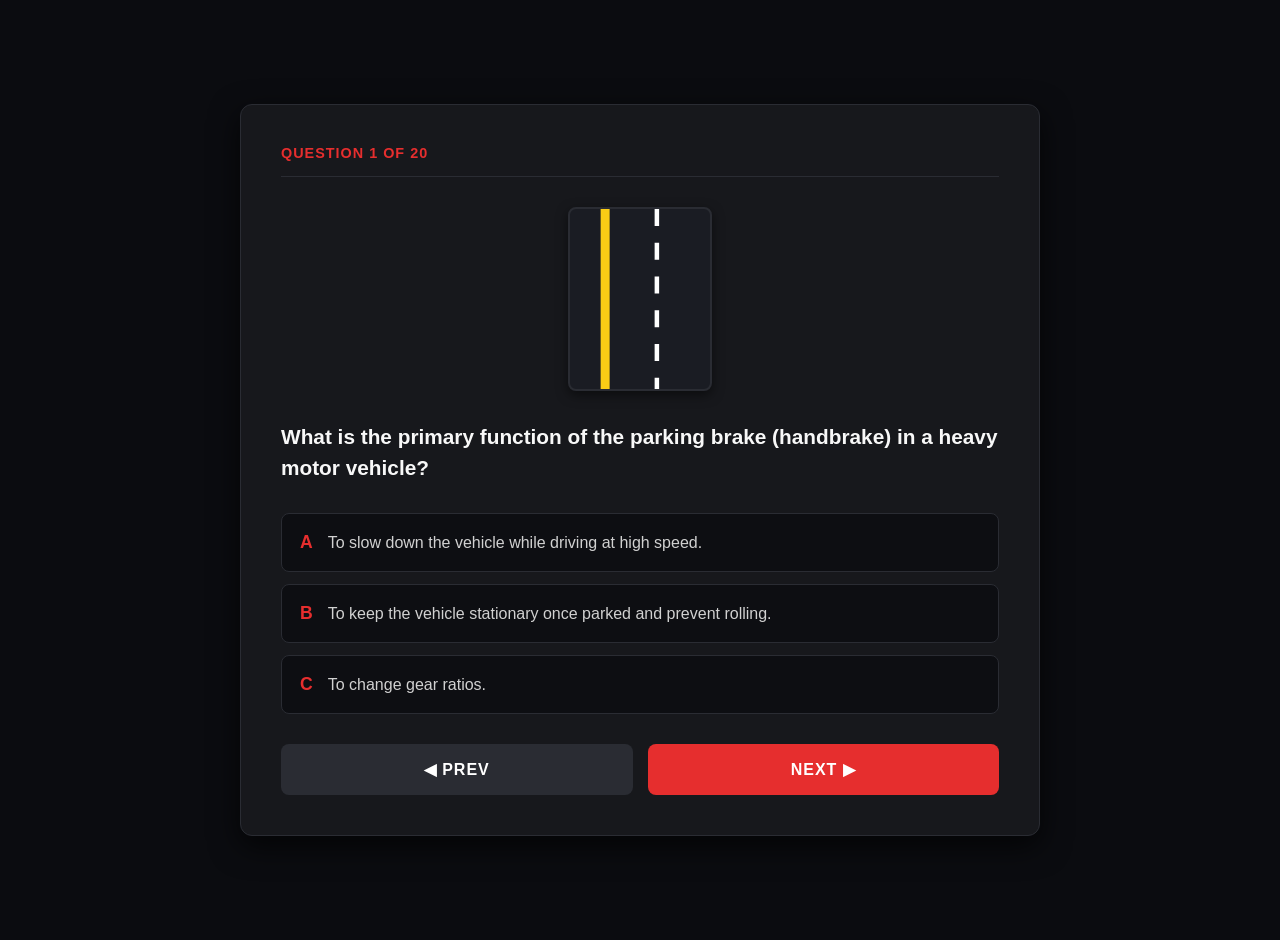
==== commit d41ba0a2: "Restore paginated UI and wordless SVGs matching target mockup" ====
--- a/simulator/index.html
+++ b/simulator/index.html
@@ -7,19 +7,28 @@
   <link rel="stylesheet" href="style.css">
 </head>
 <body>
-  <div class="demo-section">
-    <div class="demo-header">
-      <h2>INTERACTIVE K53 DEMO TEST</h2>
-      <p>Test your knowledge on key South African road signs and rules of the road</p>
-    </div>
+  <div class="app-container">
+    <div class="demo-card" id="quiz-card">
+      <div class="card-header">
+        <span class="q-meta" id="q-counter">LOADING...</span>
+      </div>
 
-    <div class="quiz-container" id="quizContainer">
-      <!-- Questions will be injected here via JavaScript -->
-    </div>
+      <div class="svg-container" id="svg-container">
+        <!-- Wordless SVG Injected Here -->
+      </div>
 
-    <div class="submit-container">
-      <button class="submit-btn" onclick="submitTest()">&#10004; Submit K53 Answers</button>
-      <div id="resultsPanel" class="results-panel"></div>
+      <div class="q-text" id="q-text">Initializing Question Bank...</div>
+
+      <div class="options-container" id="options-container">
+        <!-- Options Injected Here -->
+      </div>
+
+      <div class="feedback-panel" id="feedback-panel"></div>
+
+      <div class="nav-buttons">
+        <button class="nav-btn btn-secondary" onclick="app.prev()">&#9664; PREV</button>
+        <button class="nav-btn btn-primary" id="next-btn" onclick="app.next()">NEXT &#9654;</button>
+      </div>
     </div>
   </div>
 
--- a/simulator/style.css
+++ b/simulator/style.css
@@ -1,43 +1,36 @@
 
-    body { margin: 0; padding: 40px 10px; font-family: 'Segoe UI', Tahoma, Geneva, Verdana, sans-serif; background-color: #0b0c10; color: #ffffff; display: flex; justify-content: center; }
-    .demo-section { width: 100%; max-width: 800px; }
+    body { margin: 0; padding: 20px; font-family: 'Segoe UI', sans-serif; background-color: #0b0c10; color: #ffffff; display: flex; justify-content: center; align-items: center; min-height: 100vh; }
 
-    .demo-header { text-align: center; margin-bottom: 40px; }
-    .demo-header h2 { font-size: 2.2rem; font-weight: 800; text-transform: uppercase; margin: 0 0 10px 0; color: #ffffff; letter-spacing: 1px; }
-    .demo-header p { font-size: 1rem; color: #a0a0a0; margin: 0; }
+    .app-container { width: 100%; max-width: 800px; }
 
-    .quiz-container { background-color: #1a1a1d; border-radius: 12px; padding: 30px; box-shadow: 0 10px 30px rgba(0,0,0,0.5); }
+    .demo-card { background-color: #17181c; border: 1px solid #2a2c33; border-radius: 12px; padding: 40px; box-shadow: 0 10px 30px rgba(0,0,0,0.7); }
 
-    .question-block { margin-bottom: 40px; border-bottom: 1px solid #333; padding-bottom: 30px; }
-    .question-block:last-child { margin-bottom: 0; border-bottom: none; }
+    .card-header { display: flex; justify-content: space-between; margin-bottom: 30px; border-bottom: 1px solid #2a2c33; padding-bottom: 15px; }
+    .q-meta { color: #e62e2e; font-size: 0.9rem; font-weight: 700; text-transform: uppercase; letter-spacing: 1px; }
 
-    .q-meta { color: #e62e2e; font-size: 0.85rem; font-weight: 700; text-transform: uppercase; margin-bottom: 12px; letter-spacing: 1px; }
-    .q-text { font-size: 1.25rem; font-weight: 600; margin-bottom: 20px; line-height: 1.4; color: #f8f8f8; }
+    .svg-container { display: flex; justify-content: center; align-items: center; margin-bottom: 30px; }
+    .svg-container svg { width: 140px; height: 180px; background-color: #1a1c23; border-radius: 8px; border: 2px solid #2a2c33; box-shadow: 0 4px 12px rgba(0,0,0,0.5); }
 
-    /* Options Styling */
-    .options-list { display: flex; flex-direction: column; gap: 10px; }
-    .option-label {
-        display: flex; align-items: center; padding: 15px; background-color: #000000;
-        border: 1px solid #333; border-radius: 6px; cursor: pointer; transition: 0.2s;
-        font-size: 1rem; color: #d1d1d1; font-weight: 500;
+    .q-text { font-size: 1.3rem; font-weight: 600; margin-bottom: 30px; line-height: 1.5; color: #f8f8f8; }
+
+    .options-container { display: flex; flex-direction: column; gap: 12px; margin-bottom: 30px; }
+    .option-btn {
+        display: flex; align-items: center; padding: 18px; background-color: #0d0e12;
+        border: 1px solid #2a2c33; border-radius: 8px; cursor: pointer; transition: 0.2s;
+        font-size: 1rem; color: #d1d1d1; text-align: left;
     }
-    .option-label:hover { border-color: #e62e2e; background-color: #111; }
-    .option-label input[type="radio"] { margin-right: 15px; accent-color: #e62e2e; transform: scale(1.2); }
+    .option-btn:hover { border-color: #555; background-color: #15161a; }
+    .option-btn.selected { border-color: #e62e2e; background-color: #1f1414; }
+    .option-letter { color: #e62e2e; font-weight: bold; margin-right: 15px; font-size: 1.1rem; }
 
-    /* The SVG Educational Diagrams */
-    .svg-wrapper { width: 100%; height: 120px; background: #000; border-radius: 8px; margin-bottom: 20px; overflow: hidden; display: flex; justify-content: center; align-items: center; border: 1px solid #333;}
+    .feedback-panel { padding: 15px; border-radius: 6px; margin-bottom: 20px; font-weight: bold; display: none; text-align: center; }
+    .feedback-panel.correct { background: rgba(46, 204, 113, 0.1); color: #2ecc71; border: 1px solid #2ecc71; display: block; }
+    .feedback-panel.incorrect { background: rgba(230, 46, 46, 0.1); color: #e62e2e; border: 1px solid #e62e2e; display: block; }
 
-    /* Submit Button */
-    .submit-container { text-align: center; margin-top: 30px; }
-    .submit-btn {
-        background-color: #e62e2e; color: white; border: none; padding: 18px 40px;
-        font-size: 1.1rem; font-weight: 700; border-radius: 30px; cursor: pointer;
-        transition: all 0.3s ease; text-transform: uppercase; letter-spacing: 1px;
-    }
-    .submit-btn:hover { background-color: #ff3b3b; transform: translateY(-2px); box-shadow: 0 5px 15px rgba(230, 46, 46, 0.4); }
-
-    /* Results */
-    .results-panel { margin-top: 20px; padding: 20px; border-radius: 8px; font-size: 1.2rem; font-weight: bold; display: none; }
-    .results-panel.pass { background-color: rgba(46, 204, 113, 0.1); color: #2ecc71; border: 1px solid #2ecc71; }
-    .results-panel.fail { background-color: rgba(230, 46, 46, 0.1); color: #e62e2e; border: 1px solid #e62e2e; }
+    .nav-buttons { display: flex; justify-content: space-between; gap: 15px; margin-top: 20px; }
+    .nav-btn { flex: 1; padding: 16px; border: none; border-radius: 8px; font-weight: bold; cursor: pointer; font-size: 1rem; transition: 0.2s; letter-spacing: 1px; }
+    .btn-secondary { background-color: #2a2c33; color: white; }
+    .btn-secondary:hover { background-color: #3f424d; }
+    .btn-primary { background-color: #e62e2e; color: white; }
+    .btn-primary:hover { background-color: #ff3b3b; }
     
